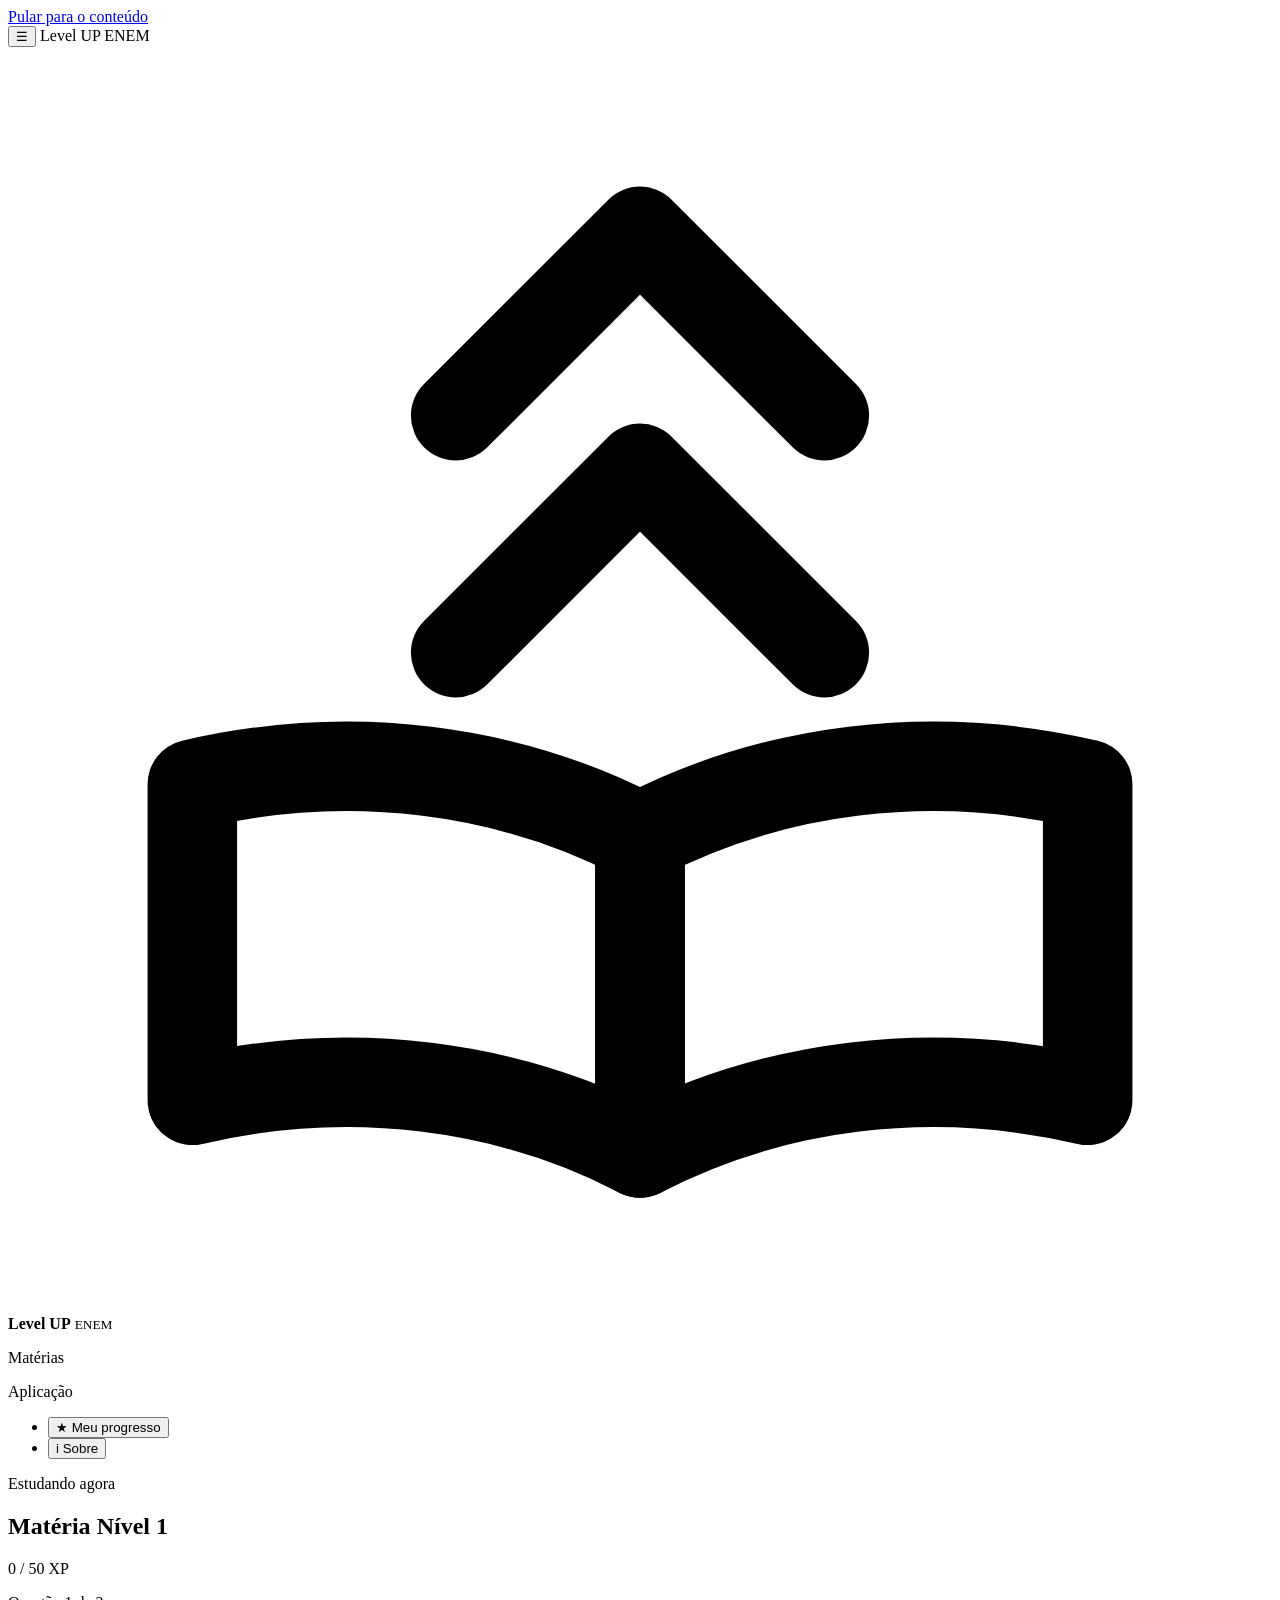
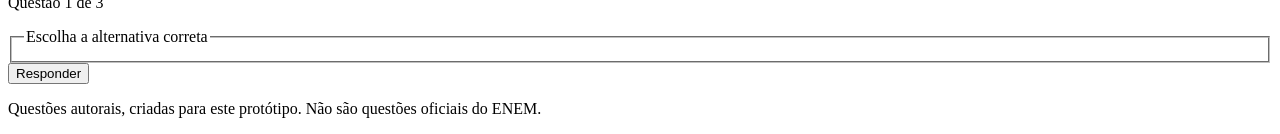
==== index.html @ 4ad2913c "Add files via upload" ====
<!doctype html>
<html lang="pt-BR">
  <head>
    <meta charset="UTF-8" />
    <meta name="viewport" content="width=device-width, initial-scale=1.0" />
    <title>Level UP ENEM</title>

    <!-- Ícone da aba (Emoji de livro) -->
    <link
      rel="icon"
      href="data:image/svg+xml,<svg xmlns=%22http://www.w3.org/2000/svg%22 viewBox=%220 0 100 100%22><text y=%22.9em%22 font-size=%2290%22>📖</text></svg>"
    />

    <link rel="stylesheet" href="css/style.css" />
  </head>
  <body>
    <a class="pular" href="#conteudo">Pular para o conteúdo</a>

    <div class="app">
      <!-- Barra superior: só aparece no celular/tablet -->
      <header class="topbar">
        <button
          type="button"
          id="btn-menu"
          class="btn-menu"
          aria-label="Abrir menu"
          aria-expanded="false"
          aria-controls="sidebar"
        >
          ☰
        </button>
        <span class="topbar-nome">Level UP ENEM</span>
      </header>

      <!-- Fundo escurecido atrás do menu no celular -->
      <div class="overlay" id="overlay"></div>

      <!-- Menu lateral esquerdo -->
      <aside class="sidebar" id="sidebar" aria-label="Menu lateral">
        <div class="marca">
          <span class="marca-logo" aria-hidden="true">
            <!-- Ícone: livro aberto (estudo) + dois chevrons subindo (level up) -->
            <svg
              viewBox="0 0 24 24"
              fill="none"
              stroke="currentColor"
              stroke-width="1.7"
              stroke-linecap="round"
              stroke-linejoin="round"
            >
              <path
                d="M12 21C9.5 19.7 6.5 19.3 3.5 20V14C6.5 13.3 9.5 13.7 12 15Z"
              />
              <path
                d="M12 21C14.5 19.7 17.5 19.3 20.5 20V14C17.5 13.3 14.5 13.7 12 15Z"
              />
              <path d="M8.5 7L12 3.5L15.5 7" />
              <path d="M8.5 11.5L12 8L15.5 11.5" />
            </svg>
          </span>
          <div>
            <strong>Level UP</strong>
            <small>ENEM</small>
          </div>
        </div>

        <nav aria-label="Navegação principal">
          <p class="nav-titulo">Matérias</p>
          <!-- Os botões das matérias são criados pelo JavaScript (app.js) -->
          <ul class="nav-lista" id="menu-materias"></ul>

          <p class="nav-titulo">Aplicação</p>
          <ul class="nav-lista">
            <li>
              <button type="button" class="nav-item" data-view="progresso">
                <span class="nav-icone" aria-hidden="true">★</span>
                <span class="nav-nome">Meu progresso</span>
              </button>
            </li>
            <li>
              <button type="button" class="nav-item" data-view="sobre">
                <span class="nav-icone" aria-hidden="true">i</span>
                <span class="nav-nome">Sobre</span>
              </button>
            </li>
          </ul>
        </nav>
      </aside>

      <!-- Conteúdo central -->
      <main class="conteudo" id="conteudo" tabindex="-1">
        <!-- TELA 1: estudo das questões -->
        <section id="view-estudo" aria-labelledby="titulo-estudo">
          <header class="cabecalho">
            <div>
              <p class="eyebrow">Estudando agora</p>
              <h1 id="titulo-estudo">
                <span id="titulo-materia">Matéria</span>
                <span class="selo-nivel" id="selo-nivel">Nível 1</span>
              </h1>
            </div>
          </header>

          <div class="xp">
            <div class="xp-texto">
              <span id="xp-texto">0 / 50 XP</span>
              <span id="xp-falta" class="suave"></span>
            </div>
            <div
              class="barra"
              id="barra"
              role="progressbar"
              aria-label="XP no nível atual"
              aria-valuemin="0"
              aria-valuemax="50"
              aria-valuenow="0"
            >
              <div class="barra-preenchida" id="barra-preenchida"></div>
            </div>
          </div>

          <article class="cartao">
            <p class="contador" id="contador">Questão 1 de 3</p>
            <p class="enunciado" id="enunciado"></p>

            <form id="form-resposta">
              <fieldset class="alternativas-grupo">
                <legend class="sr-only">Escolha a alternativa correta</legend>
                <div id="alternativas"></div>
              </fieldset>

              <div class="acoes">
                <button
                  type="submit"
                  class="btn btn-primario"
                  id="btn-responder"
                >
                  Responder
                </button>
                <button type="button" class="btn" id="btn-proxima" hidden>
                  Próxima questão
                </button>
              </div>
            </form>

            <div id="feedback" class="feedback" aria-live="polite"></div>
          </article>

          <p class="aviso">
            Questões autorais, criadas para este protótipo. Não são questões
            oficiais do ENEM.
          </p>
        </section>

        <!-- TELA 2: progresso geral -->
        <section id="view-progresso" aria-labelledby="titulo-progresso" hidden>
          <header class="cabecalho">
            <div>
              <p class="eyebrow">Resumo</p>
              <h1 id="titulo-progresso">Meu progresso</h1>
            </div>
          </header>

          <p class="resumo" id="resumo-total"></p>
          <ul class="prog-lista" id="lista-progresso"></ul>

          <button type="button" class="btn btn-perigo" id="btn-zerar">
            Zerar progresso
          </button>
        </section>

        <!-- TELA 3: sobre -->
        <section id="view-sobre" aria-labelledby="titulo-sobre" hidden>
          <header class="cabecalho">
            <div>
              <p class="eyebrow">Protótipo</p>
              <h1 id="titulo-sobre">Sobre o Level UP ENEM</h1>
            </div>
          </header>

          <article class="cartao texto-corrido">
            <p>
              O Level UP ENEM é um protótipo de plataforma de estudos para
              estudantes do ensino médio. A ideia é transformar a prática de
              questões em um jogo: cada matéria tem o seu próprio nível, e o
              progresso aparece na hora.
            </p>
            <h2>Regras desta versão</h2>
            <ul>
              <li>Cada acerto vale 10 XP na matéria em que você está.</li>
              <li>A cada 50 XP você sobe um nível naquela matéria.</li>
              <li>
                Só a primeira tentativa de cada questão conta XP. Você pode
                rever as questões depois, sem ganhar XP de novo.
              </li>
              <li>
                O progresso fica salvo neste navegador (armazenamento local). Se
                você limpar os dados do navegador, ele é perdido.
              </li>
            </ul>
          </article>
        </section>
      </main>
    </div>

    <!-- Ordem importa: primeiro os dados, depois a lógica -->
    <script src="js/questoes.js"></script>
    <script src="js/app.js"></script>
  </body>
</html>
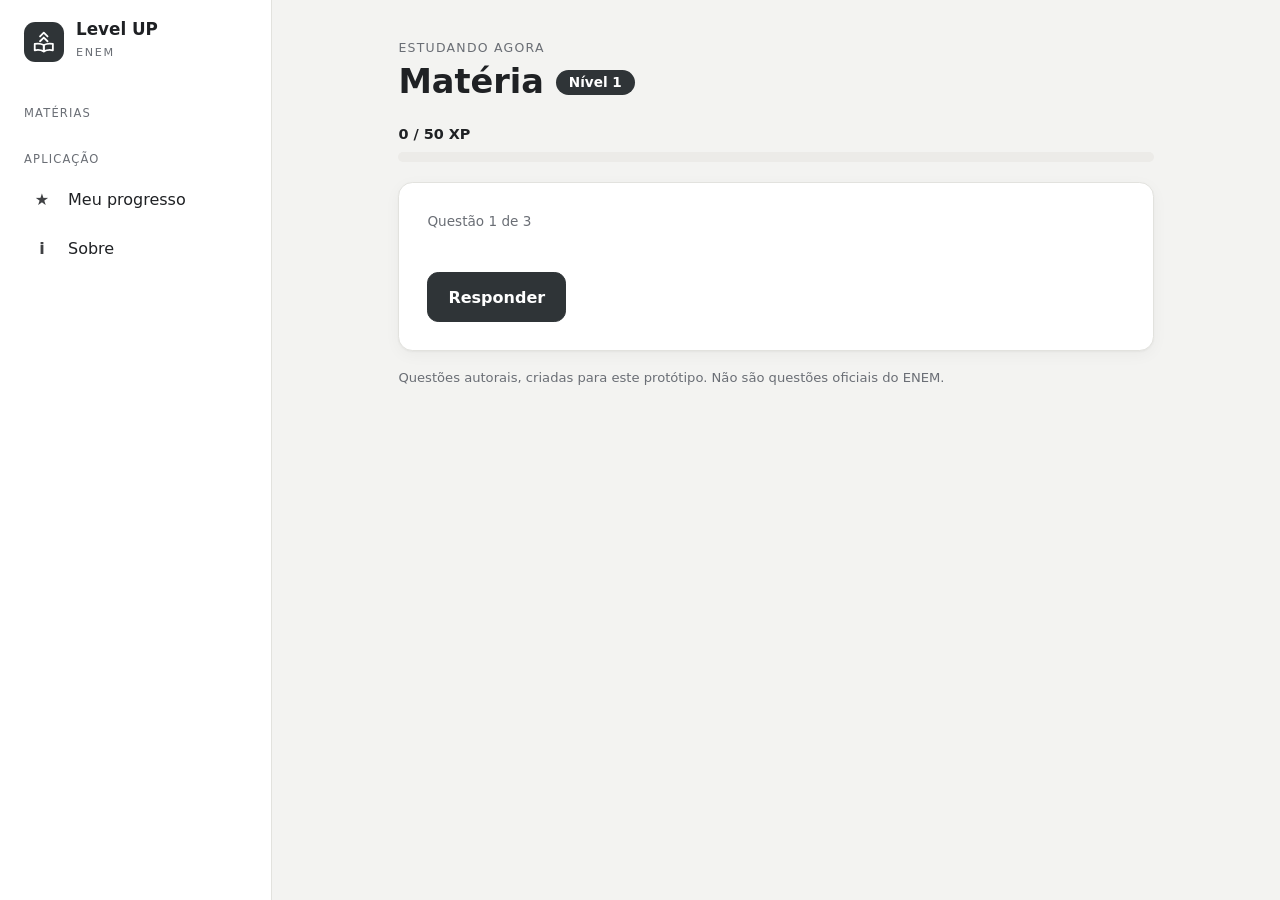
==== commit 675ac826: "Update index.html" ====
--- a/index.html
+++ b/index.html
@@ -11,7 +11,7 @@
       href="data:image/svg+xml,<svg xmlns=%22http://www.w3.org/2000/svg%22 viewBox=%220 0 100 100%22><text y=%22.9em%22 font-size=%2290%22>📖</text></svg>"
     />
 
-    <link rel="stylesheet" href="css/style.css" />
+    <link rel="stylesheet" href="style.css" />
   </head>
   <body>
     <a class="pular" href="#conteudo">Pular para o conteúdo</a>
--- a/style.css
+++ b/style.css
@@ -0,0 +1,547 @@
+/* =========================================================
+   Level UP ENEM — estilos
+   Paleta neutra (cinzas) com acento grafite.
+   As cores ficam em variáveis (--nome) para mudar tudo num só lugar.
+   ========================================================= */
+
+:root {
+  --bg: #f3f3f1;
+  --superficie: #ffffff;
+  --borda: #e2e2de;
+  --texto: #1f2124;
+  --texto-suave: #6a6e75;
+  --acento: #2f3437;
+  --acento-texto: #ffffff;
+  --realce: #ecebe8;
+  --ok: #2c7a4b;
+  --ok-fundo: #e7f2eb;
+  --erro: #b03b2c;
+  --erro-fundo: #f8e8e5;
+  --raio: 0.9rem;
+  --sombra: 0 1px 2px rgba(0, 0, 0, 0.04), 0 4px 16px rgba(0, 0, 0, 0.04);
+  --largura-menu: 17rem;
+}
+
+/* Modo escuro automático, se o aparelho do usuário estiver no escuro */
+@media (prefers-color-scheme: dark) {
+  :root {
+    --bg: #161718;
+    --superficie: #1f2022;
+    --borda: #303235;
+    --texto: #ecedee;
+    --texto-suave: #9a9ea5;
+    --acento: #e8e8e6;
+    --acento-texto: #1a1b1c;
+    --realce: #2a2c2f;
+    --ok: #6cc28c;
+    --ok-fundo: #1d2e24;
+    --erro: #ee8a7b;
+    --erro-fundo: #342220;
+    --sombra: none;
+  }
+}
+
+*,
+*::before,
+*::after {
+  box-sizing: border-box;
+}
+
+body {
+  margin: 0;
+  background: var(--bg);
+  color: var(--texto);
+  font-family: system-ui, -apple-system, "Segoe UI", Roboto, sans-serif;
+  line-height: 1.6;
+}
+
+button {
+  font: inherit;
+  color: inherit;
+}
+
+:focus-visible {
+  outline: 3px solid var(--acento);
+  outline-offset: 2px;
+}
+
+/* Texto só para leitor de tela */
+.sr-only {
+  position: absolute;
+  width: 1px;
+  height: 1px;
+  overflow: hidden;
+  clip: rect(0 0 0 0);
+  white-space: nowrap;
+}
+
+/* Link "pular para o conteúdo" (aparece só ao navegar pelo teclado) */
+.pular {
+  position: absolute;
+  left: 0.5rem;
+  top: -4rem;
+  background: var(--acento);
+  color: var(--acento-texto);
+  padding: 0.5rem 1rem;
+  border-radius: 0.5rem;
+  z-index: 100;
+}
+.pular:focus {
+  top: 0.5rem;
+}
+
+/* ---------- Estrutura geral: menu à esquerda + conteúdo ---------- */
+.app {
+  display: grid;
+  grid-template-columns: var(--largura-menu) 1fr;
+  min-height: 100vh;
+}
+
+.topbar,
+.overlay {
+  display: none; /* só aparecem no celular */
+}
+
+/* ---------- Menu lateral ---------- */
+.sidebar {
+  position: sticky;
+  top: 0;
+  height: 100vh;
+  overflow-y: auto;
+  background: var(--superficie);
+  border-right: 1px solid var(--borda);
+  padding: 1.25rem 1rem;
+}
+
+.marca {
+  display: flex;
+  align-items: center;
+  gap: 0.75rem;
+  padding: 0 0.5rem 1.25rem;
+}
+.marca-logo {
+  display: grid;
+  place-items: center;
+  width: 2.5rem;
+  height: 2.5rem;
+  border-radius: 0.7rem;
+  background: var(--acento);
+  color: var(--acento-texto);
+}
+
+.marca-logo svg {
+  width: 1.6rem;
+  height: 1.6rem;
+}
+
+.marca strong {
+  display: block;
+  line-height: 1.1;
+  font-size: 1.05rem;
+}
+.marca small {
+  color: var(--texto-suave);
+  letter-spacing: 0.15em;
+  font-size: 0.7rem;
+}
+
+.nav-titulo {
+  margin: 1.25rem 0.5rem 0.5rem;
+  font-size: 0.72rem;
+  text-transform: uppercase;
+  letter-spacing: 0.1em;
+  color: var(--texto-suave);
+}
+
+.nav-lista {
+  list-style: none;
+  margin: 0;
+  padding: 0;
+  display: grid;
+  gap: 0.15rem;
+}
+
+.nav-item {
+  width: 100%;
+  display: flex;
+  align-items: center;
+  gap: 0.75rem;
+  padding: 0.65rem 0.75rem;
+  background: none;
+  border: 0;
+  border-radius: 0.65rem;
+  cursor: pointer;
+  text-align: left;
+}
+.nav-item:hover {
+  background: var(--realce);
+}
+.nav-item.ativo {
+  background: var(--acento);
+  color: var(--acento-texto);
+}
+.nav-icone {
+  width: 1.75rem;
+  text-align: center;
+  font-weight: 700;
+  opacity: 0.85;
+}
+.nav-nome {
+  flex: 1;
+}
+.nav-nivel {
+  font-size: 0.72rem;
+  padding: 0.1rem 0.5rem;
+  border-radius: 999px;
+  background: var(--realce);
+  color: var(--texto-suave);
+}
+.nav-item.ativo .nav-nivel {
+  background: rgba(255, 255, 255, 0.18);
+  color: inherit;
+}
+
+/* ---------- Conteúdo central ---------- */
+.conteudo {
+  width: 100%;
+  max-width: 52rem;
+  margin-inline: auto;
+  padding: clamp(1rem, 3vw, 2.5rem);
+}
+.conteudo:focus {
+  outline: none;
+}
+
+.cabecalho {
+  margin-bottom: 1.25rem;
+}
+.eyebrow {
+  margin: 0 0 0.25rem;
+  font-size: 0.78rem;
+  text-transform: uppercase;
+  letter-spacing: 0.1em;
+  color: var(--texto-suave);
+}
+h1 {
+  margin: 0;
+  display: flex;
+  flex-wrap: wrap;
+  align-items: center;
+  gap: 0.75rem;
+  font-size: clamp(1.5rem, 4vw, 2.1rem);
+  line-height: 1.2;
+}
+h2 {
+  font-size: 1.1rem;
+}
+
+.selo-nivel {
+  font-size: 0.85rem;
+  font-weight: 600;
+  padding: 0.25rem 0.8rem;
+  border-radius: 999px;
+  background: var(--acento);
+  color: var(--acento-texto);
+}
+.selo-nivel.subiu {
+  animation: pulso 0.7s ease;
+}
+@keyframes pulso {
+  0% { transform: scale(1); }
+  40% { transform: scale(1.25); }
+  100% { transform: scale(1); }
+}
+
+/* ---------- Barra de XP ---------- */
+.xp {
+  margin-bottom: 1.25rem;
+}
+.xp-texto {
+  display: flex;
+  flex-wrap: wrap;
+  justify-content: space-between;
+  gap: 0.25rem 1rem;
+  margin-bottom: 0.4rem;
+  font-size: 0.9rem;
+  font-weight: 600;
+}
+.suave {
+  color: var(--texto-suave);
+  font-weight: 400;
+}
+.barra {
+  height: 0.6rem;
+  border-radius: 999px;
+  background: var(--realce);
+  overflow: hidden;
+}
+.barra-preenchida {
+  height: 100%;
+  width: 0;
+  border-radius: 999px;
+  background: var(--acento);
+  transition: width 0.4s ease;
+}
+
+/* ---------- Cartão da questão ---------- */
+.cartao {
+  background: var(--superficie);
+  border: 1px solid var(--borda);
+  border-radius: var(--raio);
+  box-shadow: var(--sombra);
+  padding: clamp(1rem, 3vw, 1.75rem);
+}
+.contador {
+  margin: 0 0 0.75rem;
+  font-size: 0.85rem;
+  color: var(--texto-suave);
+}
+.enunciado {
+  margin: 0 0 1.25rem;
+  font-size: 1.08rem;
+}
+
+.alternativas-grupo {
+  border: 0;
+  padding: 0;
+  margin: 0;
+  min-width: 0;
+}
+#alternativas {
+  display: grid;
+  gap: 0.6rem;
+}
+
+.alternativa {
+  display: flex;
+  align-items: flex-start;
+  gap: 0.75rem;
+  padding: 0.8rem 0.9rem;
+  border: 1.5px solid var(--borda);
+  border-radius: 0.75rem;
+  cursor: pointer;
+  transition: border-color 0.15s, background 0.15s;
+}
+.alternativa:hover {
+  border-color: var(--texto-suave);
+}
+.alternativa:has(input:checked) {
+  border-color: var(--acento);
+  background: var(--realce);
+}
+.alternativa input {
+  margin-top: 0.35rem;
+  accent-color: var(--acento);
+}
+.alternativa .letra {
+  font-weight: 700;
+  min-width: 1.25rem;
+}
+
+/* Depois de responder: além da cor, usamos símbolos (✓ e ✗) */
+.alternativa.correta {
+  border-color: var(--ok);
+  background: var(--ok-fundo);
+}
+.alternativa.correta .texto::after {
+  content: "  ✓";
+  color: var(--ok);
+  font-weight: 700;
+}
+.alternativa.errada {
+  border-color: var(--erro);
+  background: var(--erro-fundo);
+}
+.alternativa.errada .texto::after {
+  content: "  ✗";
+  color: var(--erro);
+  font-weight: 700;
+}
+.alternativa.bloqueada {
+  cursor: default;
+}
+
+/* ---------- Botões ---------- */
+.acoes {
+  display: flex;
+  flex-wrap: wrap;
+  gap: 0.6rem;
+  margin-top: 1.25rem;
+}
+.btn {
+  padding: 0.7rem 1.25rem;
+  border: 1.5px solid var(--borda);
+  border-radius: 0.7rem;
+  background: var(--superficie);
+  cursor: pointer;
+  font-weight: 600;
+}
+.btn:hover:not(:disabled) {
+  border-color: var(--texto-suave);
+}
+.btn:disabled {
+  opacity: 0.5;
+  cursor: not-allowed;
+}
+.btn-primario {
+  background: var(--acento);
+  border-color: var(--acento);
+  color: var(--acento-texto);
+}
+.btn-perigo {
+  margin-top: 1.5rem;
+  color: var(--erro);
+  border-color: var(--erro);
+}
+[hidden] {
+  display: none !important;
+}
+
+/* ---------- Feedback ---------- */
+.feedback:not(:empty) {
+  margin-top: 1.25rem;
+  padding: 0.9rem 1rem;
+  border-radius: 0.75rem;
+  border: 1.5px solid var(--borda);
+  background: var(--realce);
+}
+.feedback p {
+  margin: 0;
+}
+.feedback p + p {
+  margin-top: 0.4rem;
+}
+.feedback-ok {
+  border-color: var(--ok) !important;
+  background: var(--ok-fundo) !important;
+}
+.feedback-erro {
+  border-color: var(--erro) !important;
+  background: var(--erro-fundo) !important;
+}
+
+.aviso {
+  margin-top: 1rem;
+  font-size: 0.82rem;
+  color: var(--texto-suave);
+}
+
+/* ---------- Tela de progresso ---------- */
+.resumo {
+  margin: 0 0 1rem;
+  font-weight: 600;
+}
+.prog-lista {
+  list-style: none;
+  margin: 0;
+  padding: 0;
+  display: grid;
+  gap: 0.75rem;
+  grid-template-columns: repeat(auto-fit, minmax(15rem, 1fr));
+}
+.prog-item {
+  background: var(--superficie);
+  border: 1px solid var(--borda);
+  border-radius: var(--raio);
+  padding: 1rem 1.1rem;
+}
+.prog-item h2 {
+  margin: 0 0 0.6rem;
+  display: flex;
+  justify-content: space-between;
+  align-items: center;
+  gap: 0.5rem;
+}
+/* O selo nunca encolhe nem quebra linha; quem quebra é o nome da matéria */
+.prog-item .selo-nivel {
+  flex-shrink: 0;
+  white-space: nowrap;
+}
+.prog-item p {
+  margin: 0.5rem 0 0;
+  font-size: 0.85rem;
+  color: var(--texto-suave);
+}
+
+/* ---------- Tela "Sobre" ---------- */
+.texto-corrido p {
+  margin-top: 0;
+}
+.texto-corrido h2 {
+  margin-bottom: 0.4rem;
+}
+.texto-corrido ul {
+  margin: 0;
+  padding-left: 1.2rem;
+}
+.texto-corrido li {
+  margin-bottom: 0.4rem;
+}
+
+/* =========================================================
+   Responsividade: celular e tablet (até 900px)
+   O menu lateral vira uma gaveta que abre pelo botão ☰
+   ========================================================= */
+@media (max-width: 900px) {
+  .app {
+    grid-template-columns: 1fr;
+  }
+
+  .topbar {
+    display: flex;
+    align-items: center;
+    gap: 0.75rem;
+    position: sticky;
+    top: 0;
+    z-index: 20;
+    padding: 0.6rem 1rem;
+    background: var(--superficie);
+    border-bottom: 1px solid var(--borda);
+  }
+  .btn-menu {
+    width: 2.6rem;
+    height: 2.6rem;
+    font-size: 1.3rem;
+    border: 1.5px solid var(--borda);
+    border-radius: 0.6rem;
+    background: var(--superficie);
+    cursor: pointer;
+  }
+  .topbar-nome {
+    font-weight: 700;
+  }
+
+  .sidebar {
+    position: fixed;
+    inset: 0 auto 0 0;
+    width: min(var(--largura-menu), 85vw);
+    z-index: 40;
+    transform: translateX(-100%);
+    visibility: hidden; /* menu fechado não recebe foco do teclado */
+    transition: transform 0.25s ease, visibility 0.25s;
+  }
+  body.menu-aberto .sidebar {
+    transform: none;
+    visibility: visible;
+  }
+
+  .overlay {
+    position: fixed;
+    inset: 0;
+    z-index: 30;
+    background: rgba(0, 0, 0, 0.4);
+  }
+  body.menu-aberto .overlay {
+    display: block;
+  }
+}
+
+/* Respeita quem prefere menos animação */
+@media (prefers-reduced-motion: reduce) {
+  *,
+  *::before,
+  *::after {
+    animation: none !important;
+    transition: none !important;
+  }
+}
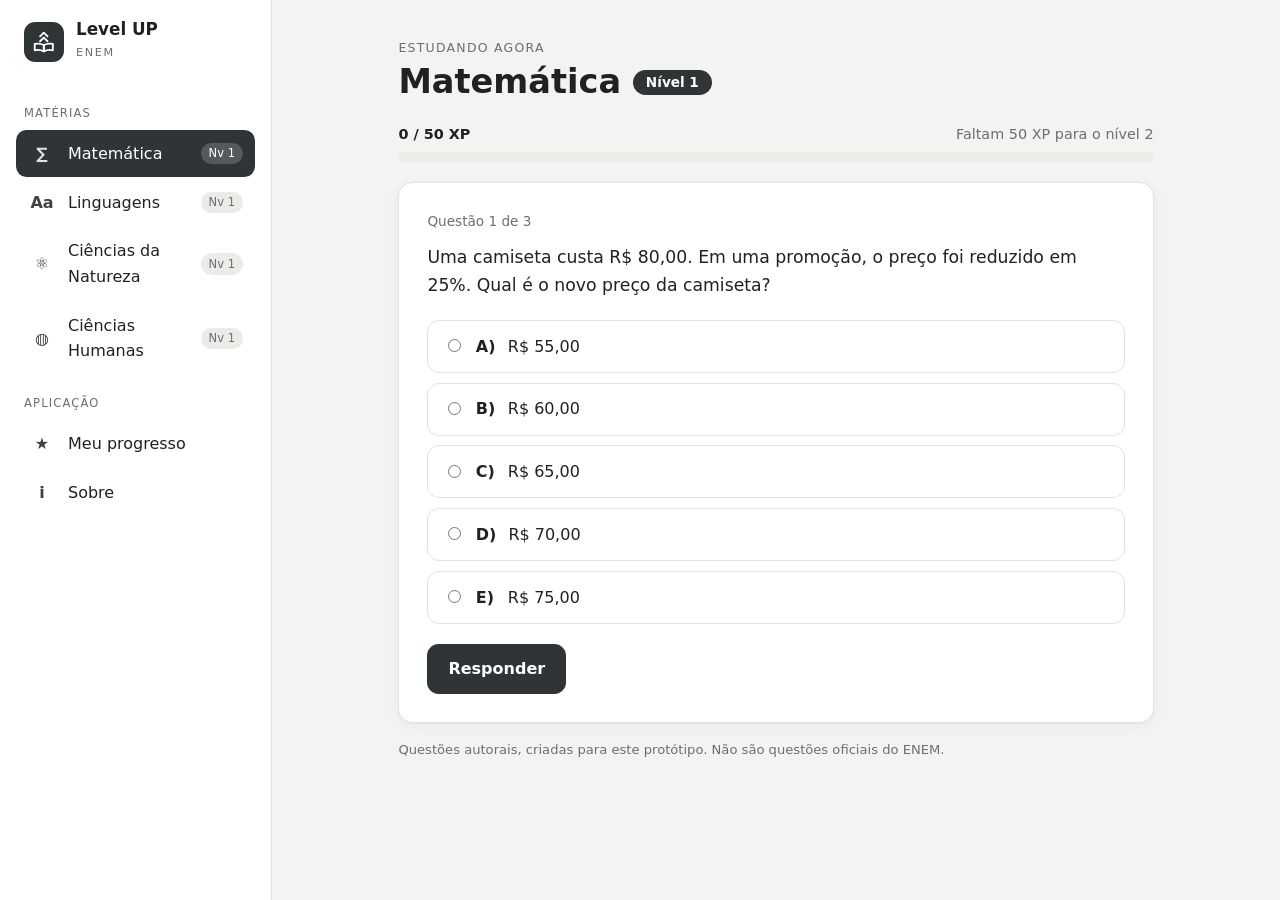
==== commit 66577062: "Update index.html" ====
--- a/index.html
+++ b/index.html
@@ -204,7 +204,7 @@
     </div>
 
     <!-- Ordem importa: primeiro os dados, depois a lógica -->
-    <script src="js/questoes.js"></script>
-    <script src="js/app.js"></script>
+    <script src="questoes.js"></script>
+<script src="app.js"></script>
   </body>
 </html>
